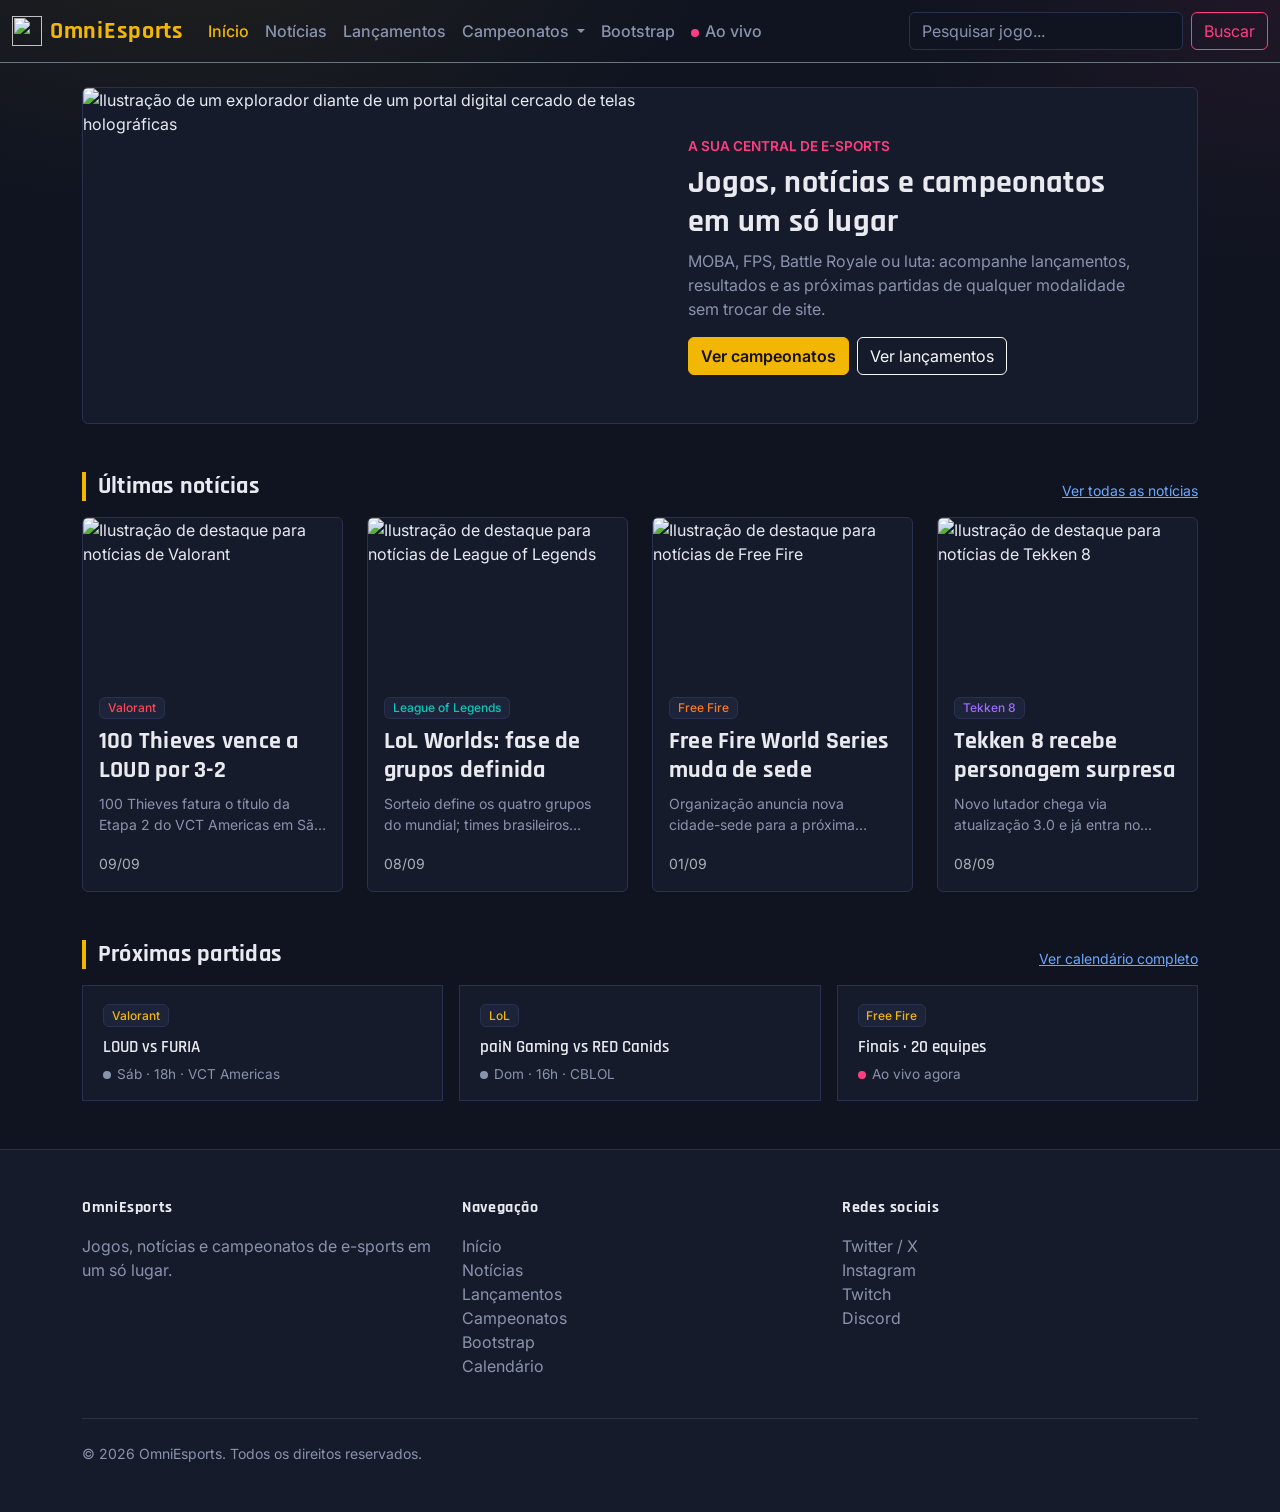
==== index.html @ d39bde07 "code-fixes-clean-code" ====
<!doctype html>
<html lang="pt-BR" data-bs-theme="dark">
  <head>
    <meta charset="utf-8">
    <meta name="viewport" content="width=device-width, initial-scale=1">
    <title>OmniEsports — Jogos, notícias e campeonatos em um só lugar</title>
    <link href="https://cdn.jsdelivr.net/npm/bootstrap@5.3.8/dist/css/bootstrap.min.css" rel="stylesheet" integrity="sha384-sRIl4kxILFvY47J16cr9ZwB07vP4J8+LH7qKQnuqkuIAvNWLzeN8tE5YBujZqJLB" crossorigin="anonymous">
    <link rel="icon" href="./img/logo.svg" type="image/svg+xml">
    <link rel="stylesheet" href="./css/style.css">
  </head>
  <body>

<nav class="navbar navbar-expand-lg navbar-dark border-bottom border-secondary">
  <div class="container-fluid">
    <a class="navbar-brand fw-bold d-flex align-items-center gap-2" href="index.html">
      <img src="./img/logo.svg" alt="" width="30" height="30">
      OmniEsports
    </a>
    <button class="navbar-toggler" type="button" data-bs-toggle="collapse" data-bs-target="#navbarSupportedContent" aria-controls="navbarSupportedContent" aria-expanded="false" aria-label="Toggle navigation">
      <span class="navbar-toggler-icon"></span>
    </button>
    <div class="collapse navbar-collapse" id="navbarSupportedContent">
      <ul class="navbar-nav me-auto mb-2 mb-lg-0">
        <li class="nav-item">
          <a class="nav-link active" aria-current="page" href="index.html">Início</a>
        </li>
        <li class="nav-item">
          <a class="nav-link" href="noticias.html">Notícias</a>
        </li>
        <li class="nav-item">
          <a class="nav-link" href="lancamentos.html">Lançamentos</a>
        </li>
        <li class="nav-item dropdown">
          <a class="nav-link dropdown-toggle" href="campeonatos.html" role="button" data-bs-toggle="dropdown" aria-expanded="false">
            Campeonatos
          </a>
          <ul class="dropdown-menu dropdown-menu-dark">
            <li><h6 class="dropdown-header">FPS</h6></li>
            <li><a class="dropdown-item" href="valorant.html">Valorant</a></li>
            <li><a class="dropdown-item" href="cs2.html">Counter-Strike 2</a></li>
            <li><h6 class="dropdown-header">MOBA</h6></li>
            <li><a class="dropdown-item" href="lol.html">League of Legends</a></li>
            <li><a class="dropdown-item" href="dota2.html">Dota 2</a></li>
            <li><h6 class="dropdown-header">Battle Royale</h6></li>
            <li><a class="dropdown-item" href="freefire.html">Free Fire</a></li>
            <li><a class="dropdown-item" href="fortnite.html">Fortnite</a></li>
            <li><h6 class="dropdown-header">Fighting</h6></li>
            <li><a class="dropdown-item" href="tekken.html">Tekken 8</a></li>
            <li><a class="dropdown-item" href="sf6.html">Street Fighter 6</a></li>
            <li><h6 class="dropdown-header">Esportes/Corrida</h6></li>
            <li><a class="dropdown-item" href="rocketleague.html">Rocket League</a></li>
            <li><hr class="dropdown-divider"></li>
            <li><a class="dropdown-item" href="campeonatos.html#calendario">Calendário completo</a></li>
          </ul>
        </li>
        <li class="nav-item">
          <a class="nav-link" href="bootstrap.html">Bootstrap</a>
        </li>
        <li class="nav-item">
          <a class="nav-link" href="campeonatos.html#ao-vivo"><span class="live-dot"></span>Ao vivo</a>
        </li>
      </ul>
      <form class="d-flex" role="search">
        <input class="form-control me-2" type="search" placeholder="Pesquisar jogo..." aria-label="Search"/>
        <button class="btn btn-outline-info" type="submit">Buscar</button>
      </form>
    </div>
  </div>
</nav>

<div class="container">
  <div class="card card-hover mx-auto mt-4 overflow-hidden">
    <div class="row g-0 align-items-stretch">
      <div class="col-12 col-lg-6">
        <img src="./img/Gemini_Generated_Image_x7l4max7l4max7l4.png" class="img-fluid w-100 h-100 oe-hero-img" alt="Ilustração de um explorador diante de um portal digital cercado de telas holográficas">
      </div>
      <div class="col-12 col-lg-6 d-flex flex-column justify-content-center p-4 p-lg-5">
        <p class="oe-hero-kicker">A SUA CENTRAL DE E-SPORTS</p>
        <h1 class="card-title" style="font-size: 2rem;">Jogos, notícias e campeonatos em um só lugar</h1>
        <p class="card-text">MOBA, FPS, Battle Royale ou luta: acompanhe lançamentos, resultados e as próximas partidas de qualquer modalidade sem trocar de site.</p>
        <div class="d-flex gap-2 flex-wrap">
          <a href="campeonatos.html" class="btn btn-primary">Ver campeonatos</a>
          <a href="lancamentos.html" class="btn btn-outline-light">Ver lançamentos</a>
        </div>
      </div>
    </div>
  </div>
</div>


<div class="container my-5">
  <div class="d-flex justify-content-between align-items-end flex-wrap gap-2 mb-3">
    <h4 class="oe-section-title mb-0">Últimas notícias</h4>
    <a href="noticias.html" class="small">Ver todas as notícias</a>
  </div>

  <div class="row g-4">
    <div class="col-12 col-sm-6 col-lg-3" data-news-game="valorant">
      <div class="card news-card h-100 card-hover" style="--news-accent: #ff4655;">
        <img src="./img/thumb-valorant.svg" class="news-thumb" alt="Ilustração de destaque para notícias de Valorant">
        <div class="card-body">
          <span class="badge badge-jogo mb-2">Valorant</span>
          <h4 class="card-title ">100 Thieves vence a LOUD por 3-2</h4>
          <p class="card-text card-text-clamp small">100 Thieves fatura o título da Etapa 2 do VCT Americas em São Paulo após uma final de cinco mapas.</p>
          <span class="text-body-secondary small">09/09</span>
        </div>
      </div>
    </div>

    <div class="col-12 col-sm-6 col-lg-3" data-news-game="lol">
      <div class="card news-card h-100 card-hover" style="--news-accent: #0ac8b9;">
        <img src="./img/thumb-lol.svg" class="news-thumb" alt="Ilustração de destaque para notícias de League of Legends">
        <div class="card-body">
          <span class="badge badge-jogo mb-2">League of Legends</span>
          <h4 class="card-title ">LoL Worlds: fase de grupos definida</h4>
          <p class="card-text card-text-clamp small">Sorteio define os quatro grupos do mundial; times brasileiros conhecem seus adversários.</p>
          <span class="text-body-secondary small">08/09</span>
        </div>
      </div>
    </div>

    <div class="col-12 col-sm-6 col-lg-3" data-news-game="freefire">
      <div class="card news-card h-100 card-hover" style="--news-accent: #ff7a1a;">
        <img src="./img/thumb-freefire.svg" class="news-thumb" alt="Ilustração de destaque para notícias de Free Fire">
        <div class="card-body">
          <span class="badge badge-jogo mb-2">Free Fire</span>
          <h4 class="card-title ">Free Fire World Series muda de sede</h4>
          <p class="card-text card-text-clamp small">Organização anuncia nova cidade-sede para a próxima edição do maior torneio do jogo.</p>
          <span class="text-body-secondary small">01/09</span>
        </div>
      </div>
    </div>

    <div class="col-12 col-sm-6 col-lg-3" data-news-game="tekken">
      <div class="card news-card h-100 card-hover" style="--news-accent: #9d6bff;">
        <img src="./img/thumb-tekken.svg" class="news-thumb" alt="Ilustração de destaque para notícias de Tekken 8">
        <div class="card-body">
          <span class="badge badge-jogo mb-2">Tekken 8</span>
          <h4 class="card-title ">Tekken 8 recebe personagem surpresa</h4>
          <p class="card-text card-text-clamp small">Novo lutador chega via atualização 3.0 e já entra no próximo circuito competitivo.</p>
          <span class="text-body-secondary small">08/09</span>
        </div>
      </div>
    </div>

  </div>
</div>


<div class="container my-5">
  <div class="d-flex justify-content-between align-items-end flex-wrap gap-2 mb-3">
    <h4 class="oe-section-title mb-0">Próximas partidas</h4>
    <a href="campeonatos.html#calendario" class="small">Ver calendário completo</a>
  </div>
  <div class="row g-3">
    <div class="col-12 col-md-4">
      <div class="match-card h-100">
        <span class="badge badge-jogo mb-2">Valorant</span>
        <div class="match-teams">LOUD vs FURIA</div>
        <div class="match-meta status-agendado mt-1"><span class="status-dot"></span>Sáb · 18h · VCT Americas</div>
      </div>
    </div>
    <div class="col-12 col-md-4">
      <div class="match-card h-100">
        <span class="badge badge-jogo mb-2">LoL</span>
        <div class="match-teams">paiN Gaming vs RED Canids</div>
        <div class="match-meta status-agendado mt-1"><span class="status-dot"></span>Dom · 16h · CBLOL</div>
      </div>
    </div>
    <div class="col-12 col-md-4">
      <div class="match-card h-100">
        <span class="badge badge-jogo mb-2">Free Fire</span>
        <div class="match-teams">Finais · 20 equipes</div>
        <div class="match-meta status-ao-vivo mt-1"><span class="status-dot"></span>Ao vivo agora</div>
      </div>
    </div>
  </div>
</div>

<footer class="oe-footer py-5 mt-5">
  <div class="container">
    <div class="row gy-4">
      <div class="col-12 col-md-4">
        <h6 class="mb-3">OmniEsports</h6>
        <p class="mb-0">Jogos, notícias e campeonatos de e-sports em um só lugar.</p>
      </div>
      <div class="col-6 col-md-4">
        <h6 class="mb-3">Navegação</h6>
        <ul class="list-unstyled">
          <li><a href="index.html">Início</a></li>
          <li><a href="noticias.html">Notícias</a></li>
          <li><a href="lancamentos.html">Lançamentos</a></li>
          <li><a href="campeonatos.html">Campeonatos</a></li>
          <li><a href="bootstrap.html">Bootstrap</a></li>
          <li><a href="campeonatos.html#calendario">Calendário</a></li>
        </ul>
      </div>
      <div class="col-6 col-md-4">
        <h6 class="mb-3">Redes sociais</h6>
        <ul class="list-unstyled">
          <li><a href="#">Twitter / X</a></li>
          <li><a href="#">Instagram</a></li>
          <li><a href="#">Twitch</a></li>
          <li><a href="#">Discord</a></li>
        </ul>
      </div>
    </div>
    <hr class="border-secondary my-4">
    <p class="mb-0 small">&copy; 2026 OmniEsports. Todos os direitos reservados.</p>
  </div>
</footer>

    <script src="https://cdn.jsdelivr.net/npm/bootstrap@5.3.8/dist/js/bootstrap.bundle.min.js" integrity="sha384-FKyoEForCGlyvwx9Hj09JcYn3nv7wiPVlz7YYwJrWVcXK/BmnVDxM+D2scQbITxI" crossorigin="anonymous"></script>

  </body>
</html>
---- css/style.css ----
/* ==========================================================
   OmniEsports — tema visual
   Paleta: arena escura + dourado (troféu/prêmio) + magenta (ao vivo)
   ========================================================== */

@import url('https://fonts.googleapis.com/css2?family=Rajdhani:wght@500;600;700&family=Inter:wght@400;500;600&display=swap');

:root,
[data-bs-theme="dark"] {
  --oe-bg: #0f1420;
  --oe-bg-panel: #161b2c;
  --oe-bg-panel-alt: #1d2338;
  --oe-border: #2a3150;
  --oe-text: #e8eaf0;
  --oe-text-muted: #8a93ad;
  --oe-gold: #f2b705;
  --oe-gold-dim: #b98c06;
  --oe-magenta: #ff3d81;

  /* Sobrescreve variáveis do Bootstrap para casar com a paleta */
  --bs-body-bg: var(--oe-bg);
  --bs-body-color: var(--oe-text);
  --bs-border-color: var(--oe-border);
  --bs-primary: var(--oe-gold);
  --bs-primary-rgb: 242, 183, 5;
  --bs-info: var(--oe-magenta);
  --bs-info-rgb: 255, 61, 129;
}

body {
  font-family: 'Inter', system-ui, sans-serif;
  background-color: var(--oe-bg);
  background-image:
    radial-gradient(ellipse 900px 500px at 15% -10%, rgba(242, 183, 5, 0.08), transparent 60%),
    radial-gradient(ellipse 700px 500px at 100% 0%, rgba(255, 61, 129, 0.07), transparent 55%);
  background-attachment: fixed;
}

h1, h2, h3, h4, h5, h6,
.navbar-brand,
.card-title {
  font-family: 'Rajdhani', 'Inter', sans-serif;
  font-weight: 700;
  letter-spacing: 0.01em;
}

/* ---------- Navbar ---------- */
.navbar.bg-dark {
  background-color: var(--oe-bg-panel) !important;
  border-bottom: 1px solid var(--oe-border) !important;
}

.navbar-brand {
  font-size: 1.5rem;
  color: var(--oe-gold) !important;
  letter-spacing: 0.03em;
}

.navbar-nav .nav-link {
  color: var(--oe-text-muted);
  font-weight: 500;
  position: relative;
  transition: color 0.2s ease;
}

.navbar-nav .nav-link:hover,
.navbar-nav .nav-link:focus {
  color: var(--oe-text);
}

.navbar-nav .nav-link.active {
  color: var(--oe-gold) !important;
}

.dropdown-menu-dark {
  --bs-dropdown-bg: var(--oe-bg-panel-alt);
  --bs-dropdown-border-color: var(--oe-border);
  --bs-dropdown-link-hover-bg: rgba(242, 183, 5, 0.12);
  --bs-dropdown-link-hover-color: var(--oe-gold);
  --bs-dropdown-link-color: var(--oe-text-muted);
}

/* Badge "AO VIVO" na navbar */
.nav-link .live-dot {
  display: inline-block;
  width: 8px;
  height: 8px;
  border-radius: 50%;
  background: var(--oe-magenta);
  margin-right: 6px;
  box-shadow: 0 0 0 0 rgba(255, 61, 129, 0.6);
  animation: live-pulse 1.8s infinite;
}

@keyframes live-pulse {
  0%   { box-shadow: 0 0 0 0 rgba(255, 61, 129, 0.55); }
  70%  { box-shadow: 0 0 0 7px rgba(255, 61, 129, 0); }
  100% { box-shadow: 0 0 0 0 rgba(255, 61, 129, 0); }
}

@media (prefers-reduced-motion: reduce) {
  .nav-link .live-dot { animation: none; }
}

.navbar .form-control {
  background-color: var(--oe-bg);
  border-color: var(--oe-border);
  color: var(--oe-text);
}

.navbar .form-control::placeholder {
  color: var(--oe-text-muted);
}

.navbar .btn-outline-info {
  --bs-btn-color: var(--oe-magenta);
  --bs-btn-border-color: var(--oe-magenta);
  --bs-btn-hover-bg: var(--oe-magenta);
  --bs-btn-hover-border-color: var(--oe-magenta);
}

/* ---------- Botões ---------- */
.btn-primary {
  --bs-btn-bg: var(--oe-gold);
  --bs-btn-border-color: var(--oe-gold);
  --bs-btn-hover-bg: var(--oe-gold-dim);
  --bs-btn-hover-border-color: var(--oe-gold-dim);
  --bs-btn-color: #14100a;
  --bs-btn-hover-color: #14100a;
  font-weight: 600;
}

/* ---------- Cards ---------- */
.card {
  background-color: var(--oe-bg-panel);
  border: 1px solid var(--oe-border);
}

.card-img-top {
  height: 190px;
  object-fit: cover;
}

.card-text {
  color: var(--oe-text-muted);
}

.card-hover {
  transition: transform 0.3s ease, box-shadow 0.3s ease, border-color 0.3s ease;
}

.card-hover:hover {
  transform: translateY(-8px) scale(1.02);
  box-shadow: 0 10px 24px rgba(0, 0, 0, 0.45);
  border-color: var(--oe-gold-dim);
  cursor: pointer;
}

/* ---------- Seções internas (lançamentos / campeonatos) ---------- */
.oe-section-title {
  border-left: 4px solid var(--oe-gold);
  padding-left: 0.75rem;
  margin-bottom: 1.5rem;
}

.oe-eyebrow {
  color: var(--oe-magenta);
  font-weight: 600;
  font-size: 0.85rem;
}

.table-oe {
  --bs-table-bg: var(--oe-bg-panel);
  --bs-table-color: var(--oe-text);
  --bs-table-border-color: var(--oe-border);
}

.badge-jogo {
  background-color: var(--oe-bg-panel-alt);
  color: var(--oe-gold);
  border: 1px solid var(--oe-border);
  font-weight: 500;
}

/* ---------- Footer ---------- */
.oe-footer {
  background-color: var(--oe-bg-panel);
  border-top: 1px solid var(--oe-border);
  color: var(--oe-text-muted);
  margin-top: 4rem;
}

.oe-footer a {
  color: var(--oe-text-muted);
  text-decoration: none;
}

.oe-footer a:hover {
  color: var(--oe-gold);
}

.oe-footer h6 {
  color: var(--oe-text);
  font-family: 'Rajdhani', sans-serif;
  letter-spacing: 0.04em;
}

/* Foco visível para acessibilidade via teclado */
a:focus-visible,
button:focus-visible,
.nav-link:focus-visible {
  outline: 2px solid var(--oe-gold);
  outline-offset: 2px;
}

/* ==========================================================
   Temas por jogo
   Cada página de jogo define data-game no <body> e ganha
   uma cor de destaque própria, sem perder a identidade
   geral do site (fundo, tipografia, header).
   ========================================================== */

[data-game] {
  --oe-accent: var(--oe-gold);
  --oe-accent-dim: var(--oe-gold-dim);
  --oe-accent-rgb: 242, 183, 5;
}

[data-game="valorant"] {
  --oe-accent: #ff4655;
  --oe-accent-dim: #c7313e;
  --oe-accent-rgb: 255, 70, 85;
}

[data-game="lol"] {
  --oe-accent: #0ac8b9;
  --oe-accent-dim: #0a9c90;
  --oe-accent-rgb: 10, 200, 185;
}

[data-game="freefire"] {
  --oe-accent: #ff7a1a;
  --oe-accent-dim: #cc5f10;
  --oe-accent-rgb: 255, 122, 26;
}

[data-game="tekken"] {
  --oe-accent: #9d6bff;
  --oe-accent-dim: #7548d6;
  --oe-accent-rgb: 157, 107, 255;
}

[data-game="cs2"] {
  --oe-accent: #f2a93c;
  --oe-accent-dim: #c9840f;
  --oe-accent-rgb: 242, 169, 60;
}

[data-game="dota2"] {
  --oe-accent: #d64545;
  --oe-accent-dim: #a83232;
  --oe-accent-rgb: 214, 69, 69;
}

[data-game="fortnite"] {
  --oe-accent: #6c5ce7;
  --oe-accent-dim: #4d3fb0;
  --oe-accent-rgb: 108, 92, 231;
}

[data-game="sf6"] {
  --oe-accent: #29b6f6;
  --oe-accent-dim: #1c8ac4;
  --oe-accent-rgb: 41, 182, 246;
}

[data-game="rocketleague"] {
  --oe-accent: #2ecc71;
  --oe-accent-dim: #24a35a;
  --oe-accent-rgb: 46, 204, 113;
}

[data-game] .oe-section-title,
[data-game] .oe-game-hero {
  border-color: var(--oe-accent);
}

[data-game] .btn-primary {
  --bs-btn-bg: var(--oe-accent);
  --bs-btn-border-color: var(--oe-accent);
  --bs-btn-hover-bg: var(--oe-accent-dim);
  --bs-btn-hover-border-color: var(--oe-accent-dim);
  --bs-btn-color: #0b0d14;
  --bs-btn-hover-color: #0b0d14;
}

[data-game] .navbar-nav .nav-link.active,
[data-game] .oe-eyebrow-game {
  color: var(--oe-accent) !important;
}

[data-game] a:focus-visible,
[data-game] button:focus-visible {
  outline-color: var(--oe-accent);
}

/* ---------- Cabeçalho de página de jogo ---------- */
.oe-game-hero {
  border-left: 4px solid var(--oe-accent);
  background: linear-gradient(90deg, rgba(var(--oe-accent-rgb), 0.10), transparent 60%);
  padding: 2rem 1.75rem;
  border-radius: 0;
  margin-bottom: 2rem;
}

.oe-game-hero .oe-game-tag {
  display: inline-block;
  color: var(--oe-accent);
  font-weight: 600;
  font-size: 0.85rem;
}

.oe-game-hero h1 {
  margin: 0.35rem 0 0.5rem;
}

/* ---------- Status de partida (semântico, não decorativo) ---------- */
.status-dot {
  display: inline-block;
  width: 8px;
  height: 8px;
  border-radius: 50%;
  margin-right: 6px;
}

.status-agendado { color: var(--oe-text-muted); }
.status-agendado .status-dot { background: var(--oe-text-muted); }

.status-ao-vivo { color: var(--oe-magenta); }
.status-ao-vivo .status-dot {
  background: var(--oe-magenta);
  box-shadow: 0 0 0 0 rgba(255, 61, 129, 0.6);
  animation: live-pulse 1.8s infinite;
}

.status-finalizado { color: #3ecf8e; }
.status-finalizado .status-dot { background: #3ecf8e; }

/* ---------- Card de partida (próxima ou concluída) ---------- */
.match-card {
  background-color: var(--oe-bg-panel);
  border: 1px solid var(--oe-border);
  padding: 1rem 1.25rem;
}

.match-card .match-teams {
  font-family: 'Rajdhani', sans-serif;
  font-weight: 600;
  font-size: 1.05rem;
}

.match-card .match-score {
  font-family: 'Rajdhani', sans-serif;
  font-weight: 700;
  font-size: 1.3rem;
  color: var(--oe-text);
}

.match-card .match-meta {
  color: var(--oe-text-muted);
  font-size: 0.85rem;
}

/* ---------- Card de jogo (usado no hub de campeonatos) ---------- */
.game-pill {
  display: inline-block;
  width: 10px;
  height: 10px;
  border-radius: 2px;
  margin-right: 8px;
  vertical-align: middle;
}

.card-game-link {
  text-decoration: none;
  display: block;
  color: inherit;
}

/* ---------- Notícias: recorte de texto consistente ---------- */
.card-text-clamp {
  display: -webkit-box;
  -webkit-line-clamp: 2;
  line-clamp: 2;
  -webkit-box-orient: vertical;
  overflow: hidden;
}

/* ---------- Hero da home (estrutura via row/col do Bootstrap) ---------- */
.oe-hero-kicker {
  color: var(--oe-magenta);
  font-weight: 600;
  font-size: 0.85rem;
  margin-bottom: 0.5rem;
}

.oe-hero-img {
  min-height: 220px;
  object-fit: cover;
}

@media (min-width: 992px) {
  .oe-hero-img {
    min-height: 100%;
  }
}

/* ---------- Logo ---------- */
.navbar-brand img {
  display: inline-block;
}
/* ==========================================================
   Notícias
   ========================================================== */

.news-card {
  background-color: var(--oe-bg-panel);
  border: 1px solid var(--oe-border);
  overflow: hidden;
}

.news-thumb {
  width: 100%;
  height: 160px;
  display: block;
  object-fit: cover;
}

.news-card .badge-jogo {
  color: var(--news-accent, var(--oe-gold));
}

/* Filtro de notícias (pills do Bootstrap, sem framework extra) */
.oe-filter-pills .nav-link {
  color: var(--oe-text-muted);
  border: 1px solid var(--oe-border);
  border-radius: 999px;
  padding: 0.35rem 0.9rem;
  margin: 0 0.35rem 0.5rem 0;
  font-size: 0.85rem;
  font-weight: 500;
}

.oe-filter-pills .nav-link:hover {
  color: var(--oe-text);
  border-color: var(--oe-gold-dim);
}

.oe-filter-pills .nav-link.active {
  background-color: var(--oe-gold);
  border-color: var(--oe-gold);
  color: #14100a !important;
}
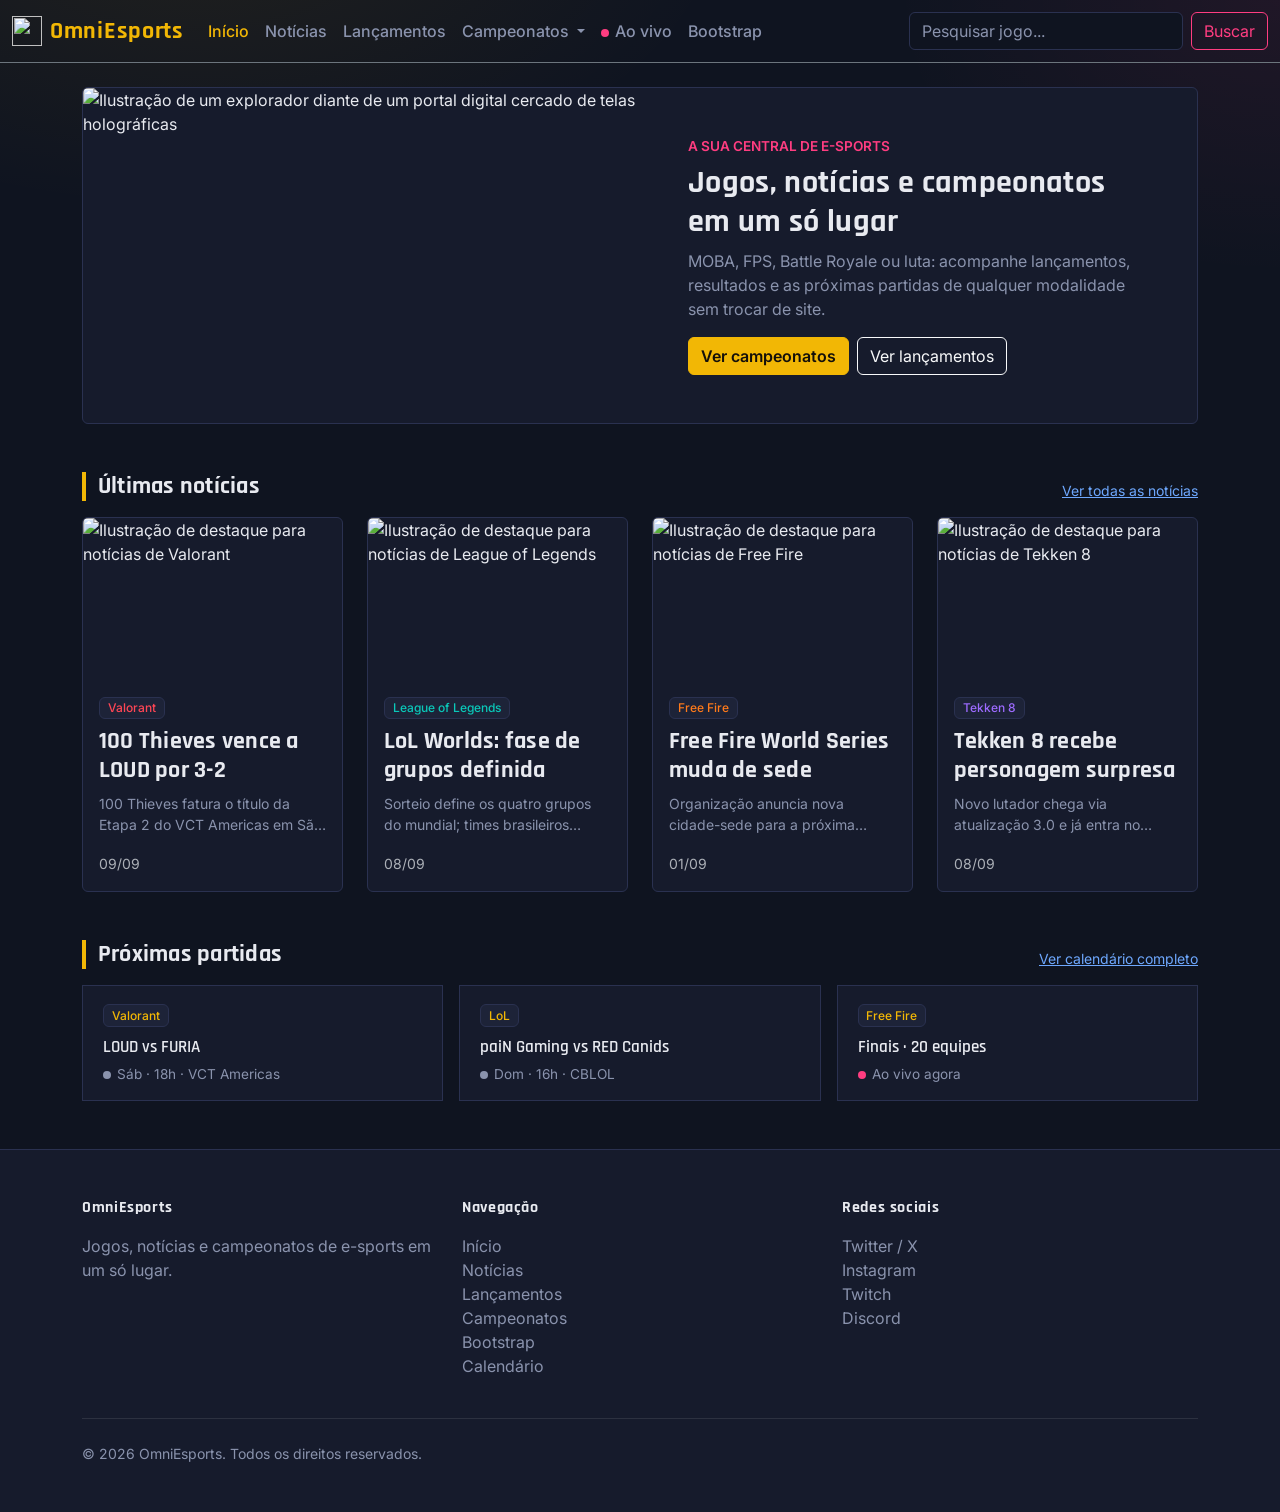
==== commit 3a1ad51d: "add-bootstrap-page" ====
--- a/index.html
+++ b/index.html
@@ -53,11 +53,12 @@
             <li><a class="dropdown-item" href="campeonatos.html#calendario">Calendário completo</a></li>
           </ul>
         </li>
+        
+        <li class="nav-item">
+          <a class="nav-link" href="campeonatos.html#ao-vivo"><span class="live-dot"></span>Ao vivo</a>
+        </li>
         <li class="nav-item">
           <a class="nav-link" href="bootstrap.html">Bootstrap</a>
-        </li>
-        <li class="nav-item">
-          <a class="nav-link" href="campeonatos.html#ao-vivo"><span class="live-dot"></span>Ao vivo</a>
         </li>
       </ul>
       <form class="d-flex" role="search">
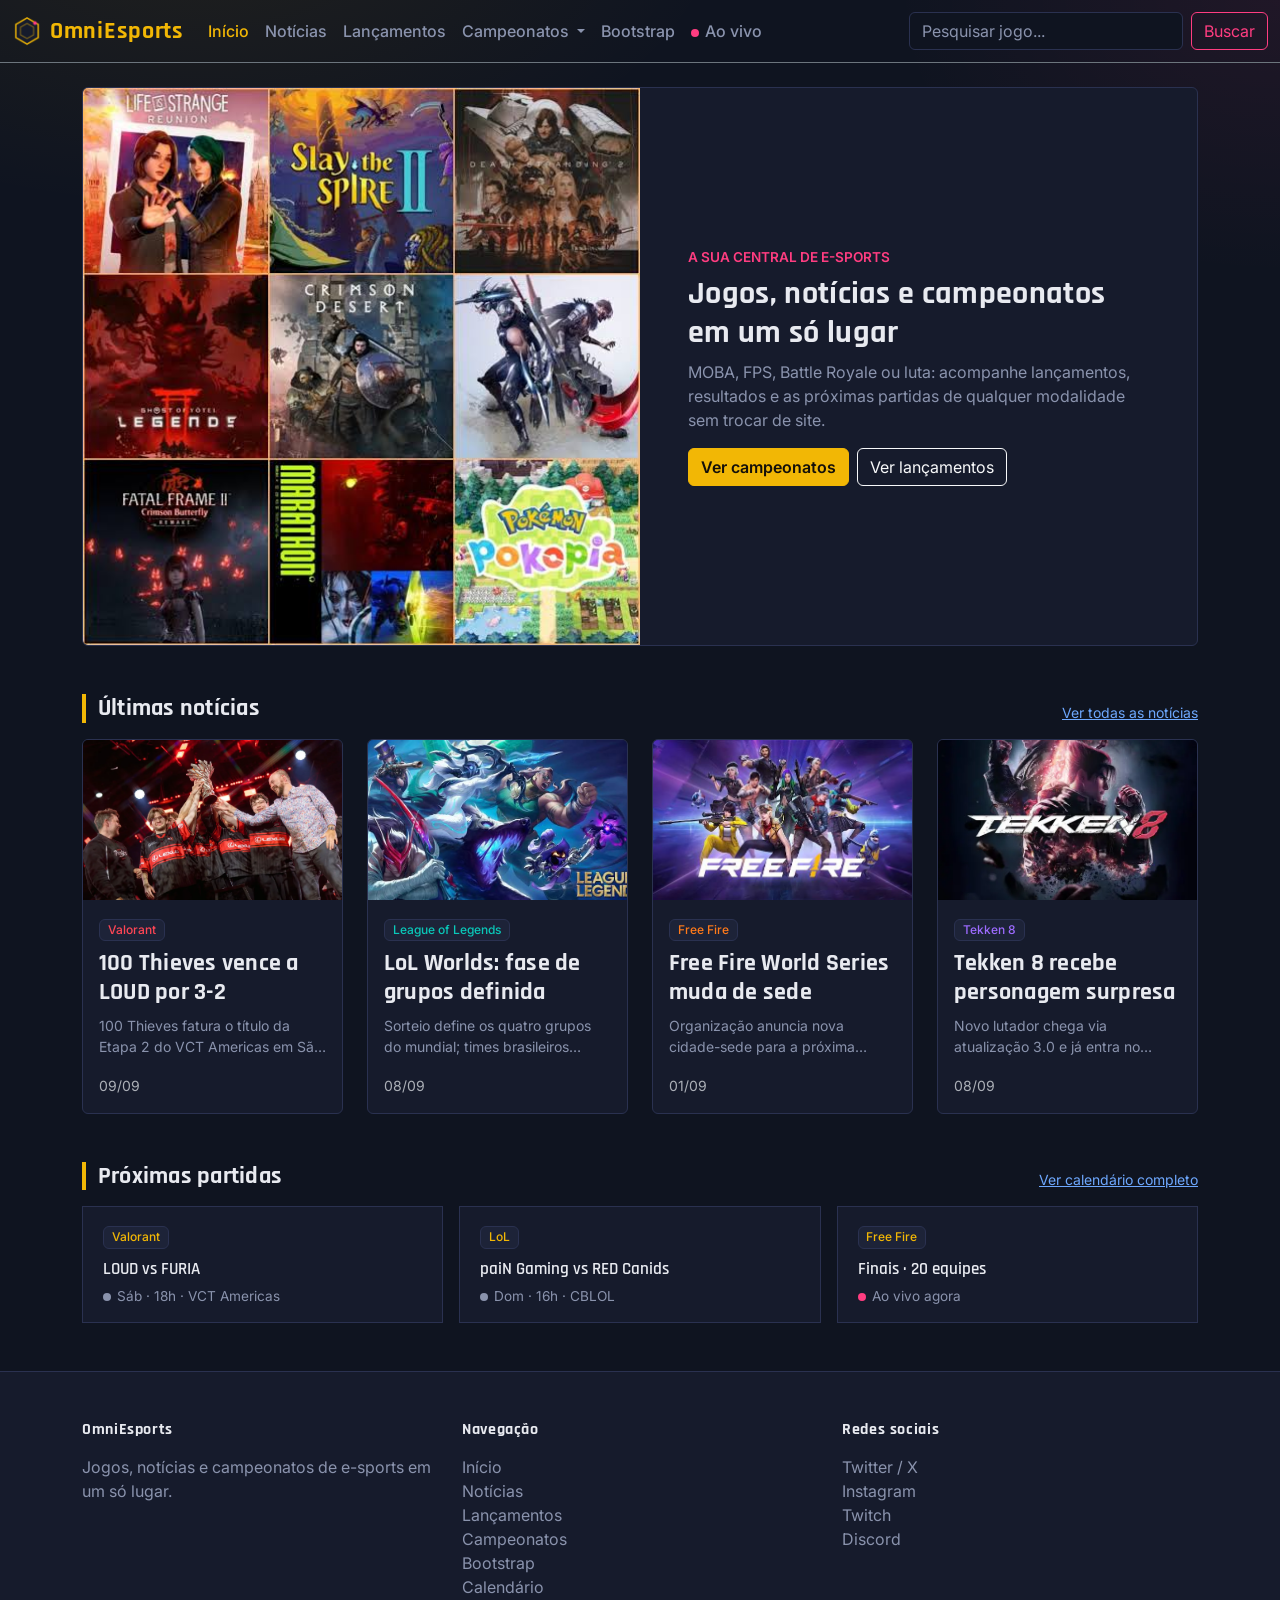
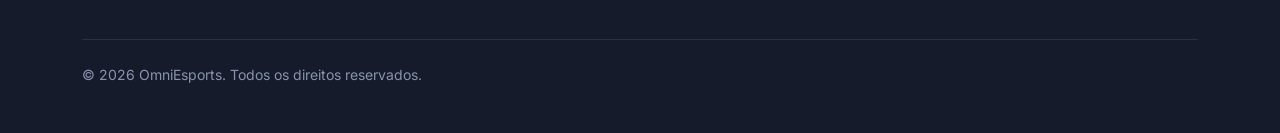
==== commit a975836a: "final-images" ====
--- a/index.html
+++ b/index.html
@@ -5,7 +5,7 @@
     <meta name="viewport" content="width=device-width, initial-scale=1">
     <title>OmniEsports — Jogos, notícias e campeonatos em um só lugar</title>
     <link href="https://cdn.jsdelivr.net/npm/bootstrap@5.3.8/dist/css/bootstrap.min.css" rel="stylesheet" integrity="sha384-sRIl4kxILFvY47J16cr9ZwB07vP4J8+LH7qKQnuqkuIAvNWLzeN8tE5YBujZqJLB" crossorigin="anonymous">
-    <link rel="icon" href="./img/logo.svg" type="image/svg+xml">
+    <link rel="icon" href="./img/logo (1).png" type="image/svg+xml">
     <link rel="stylesheet" href="./css/style.css">
   </head>
   <body>
@@ -13,7 +13,7 @@
 <nav class="navbar navbar-expand-lg navbar-dark border-bottom border-secondary">
   <div class="container-fluid">
     <a class="navbar-brand fw-bold d-flex align-items-center gap-2" href="index.html">
-      <img src="./img/logo.svg" alt="" width="30" height="30">
+      <img src="./img/logo (1).png" alt="" width="30" height="30">
       OmniEsports
     </a>
     <button class="navbar-toggler" type="button" data-bs-toggle="collapse" data-bs-target="#navbarSupportedContent" aria-controls="navbarSupportedContent" aria-expanded="false" aria-label="Toggle navigation">
@@ -53,12 +53,11 @@
             <li><a class="dropdown-item" href="campeonatos.html#calendario">Calendário completo</a></li>
           </ul>
         </li>
-        
+        <li class="nav-item">
+          <a class="nav-link" href="bootstrap.html">Bootstrap</a>
+        </li>
         <li class="nav-item">
           <a class="nav-link" href="campeonatos.html#ao-vivo"><span class="live-dot"></span>Ao vivo</a>
-        </li>
-        <li class="nav-item">
-          <a class="nav-link" href="bootstrap.html">Bootstrap</a>
         </li>
       </ul>
       <form class="d-flex" role="search">
@@ -73,7 +72,7 @@
   <div class="card card-hover mx-auto mt-4 overflow-hidden">
     <div class="row g-0 align-items-stretch">
       <div class="col-12 col-lg-6">
-        <img src="./img/Gemini_Generated_Image_x7l4max7l4max7l4.png" class="img-fluid w-100 h-100 oe-hero-img" alt="Ilustração de um explorador diante de um portal digital cercado de telas holográficas">
+        <img src="./img/jogos.png" class="img-fluid w-100 h-100 oe-hero-img" alt="Ilustração de um explorador diante de um portal digital cercado de telas holográficas">
       </div>
       <div class="col-12 col-lg-6 d-flex flex-column justify-content-center p-4 p-lg-5">
         <p class="oe-hero-kicker">A SUA CENTRAL DE E-SPORTS</p>
@@ -98,7 +97,7 @@
   <div class="row g-4">
     <div class="col-12 col-sm-6 col-lg-3" data-news-game="valorant">
       <div class="card news-card h-100 card-hover" style="--news-accent: #ff4655;">
-        <img src="./img/thumb-valorant.svg" class="news-thumb" alt="Ilustração de destaque para notícias de Valorant">
+        <img src="./img/100t.png" class="news-thumb" alt="Ilustração de destaque para notícias de Valorant">
         <div class="card-body">
           <span class="badge badge-jogo mb-2">Valorant</span>
           <h4 class="card-title ">100 Thieves vence a LOUD por 3-2</h4>
@@ -110,7 +109,7 @@
 
     <div class="col-12 col-sm-6 col-lg-3" data-news-game="lol">
       <div class="card news-card h-100 card-hover" style="--news-accent: #0ac8b9;">
-        <img src="./img/thumb-lol.svg" class="news-thumb" alt="Ilustração de destaque para notícias de League of Legends">
+        <img src="./img/lol (1).png" class="news-thumb" alt="Ilustração de destaque para notícias de League of Legends">
         <div class="card-body">
           <span class="badge badge-jogo mb-2">League of Legends</span>
           <h4 class="card-title ">LoL Worlds: fase de grupos definida</h4>
@@ -122,7 +121,7 @@
 
     <div class="col-12 col-sm-6 col-lg-3" data-news-game="freefire">
       <div class="card news-card h-100 card-hover" style="--news-accent: #ff7a1a;">
-        <img src="./img/thumb-freefire.svg" class="news-thumb" alt="Ilustração de destaque para notícias de Free Fire">
+        <img src="./img/freefire.png" class="news-thumb" alt="Ilustração de destaque para notícias de Free Fire">
         <div class="card-body">
           <span class="badge badge-jogo mb-2">Free Fire</span>
           <h4 class="card-title ">Free Fire World Series muda de sede</h4>
@@ -134,7 +133,7 @@
 
     <div class="col-12 col-sm-6 col-lg-3" data-news-game="tekken">
       <div class="card news-card h-100 card-hover" style="--news-accent: #9d6bff;">
-        <img src="./img/thumb-tekken.svg" class="news-thumb" alt="Ilustração de destaque para notícias de Tekken 8">
+        <img src="./img/tekken 8.png" class="news-thumb" alt="Ilustração de destaque para notícias de Tekken 8">
         <div class="card-body">
           <span class="badge badge-jogo mb-2">Tekken 8</span>
           <h4 class="card-title ">Tekken 8 recebe personagem surpresa</h4>
